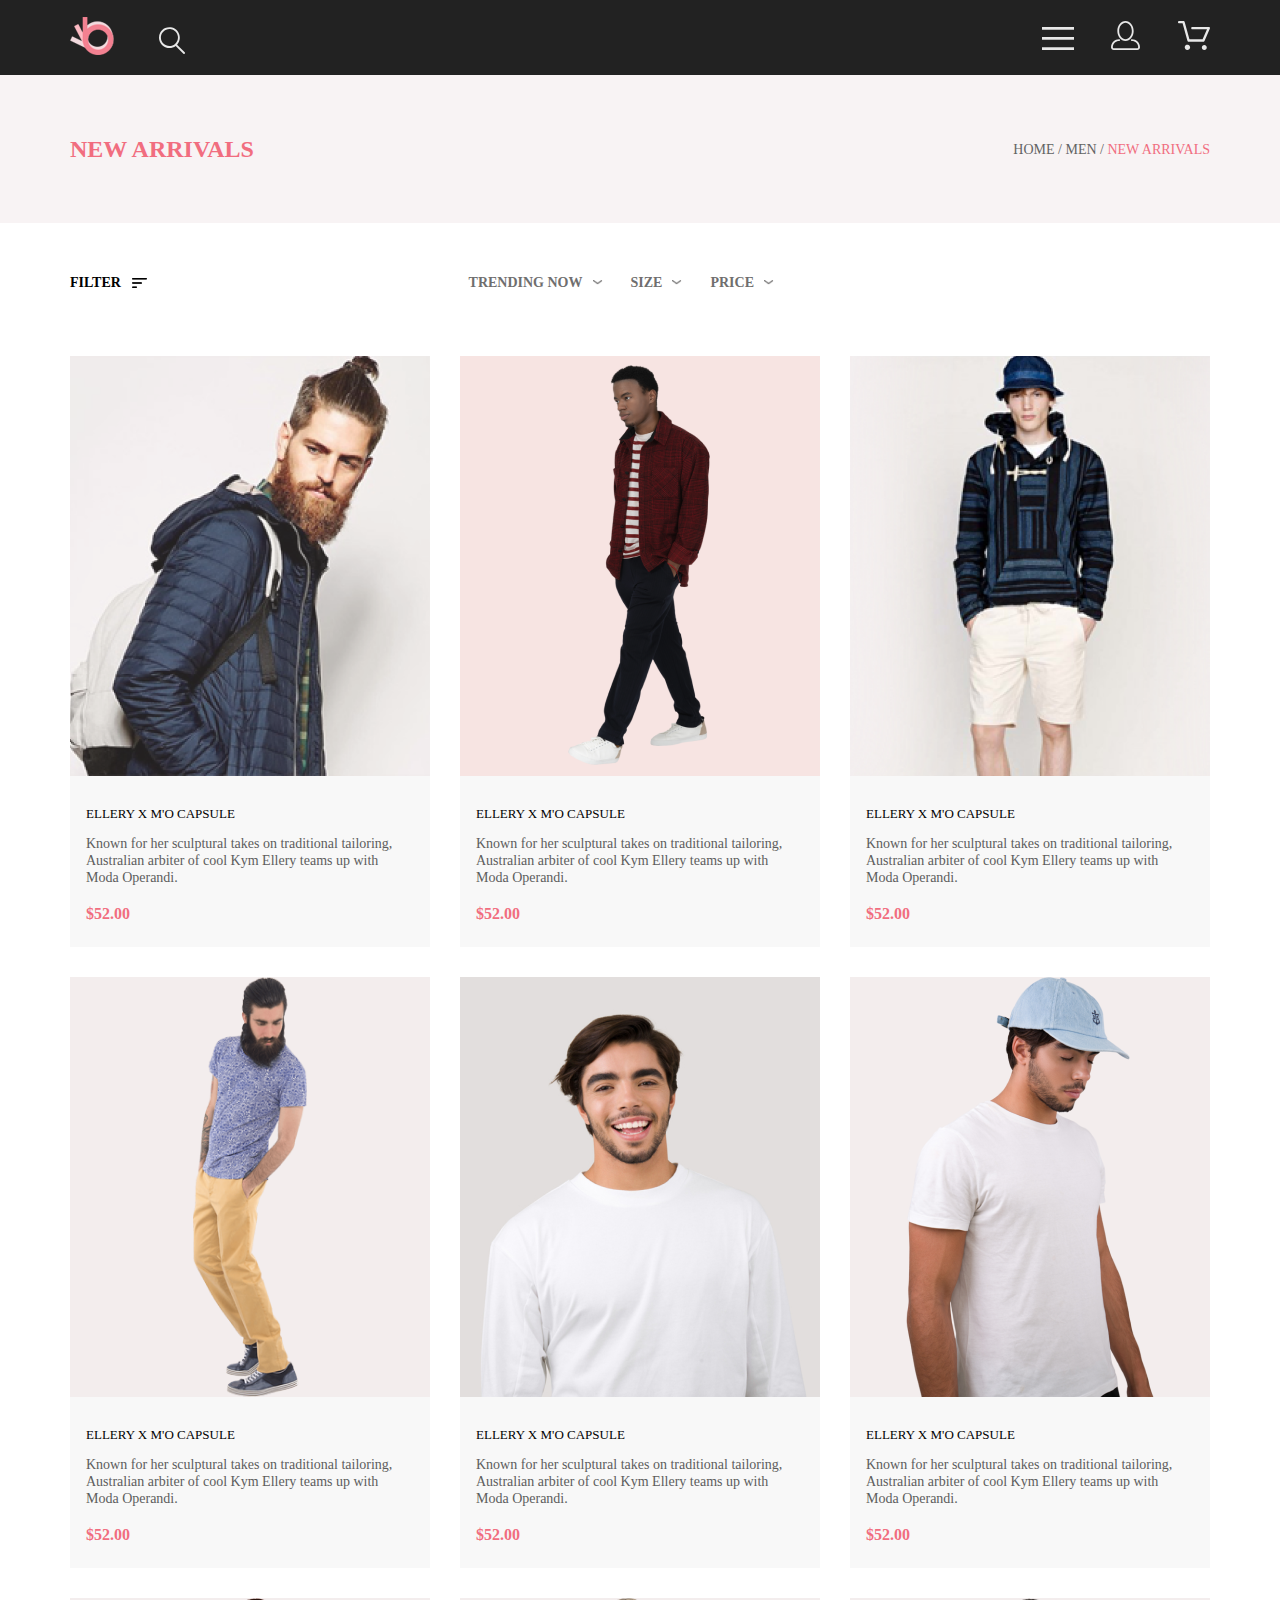
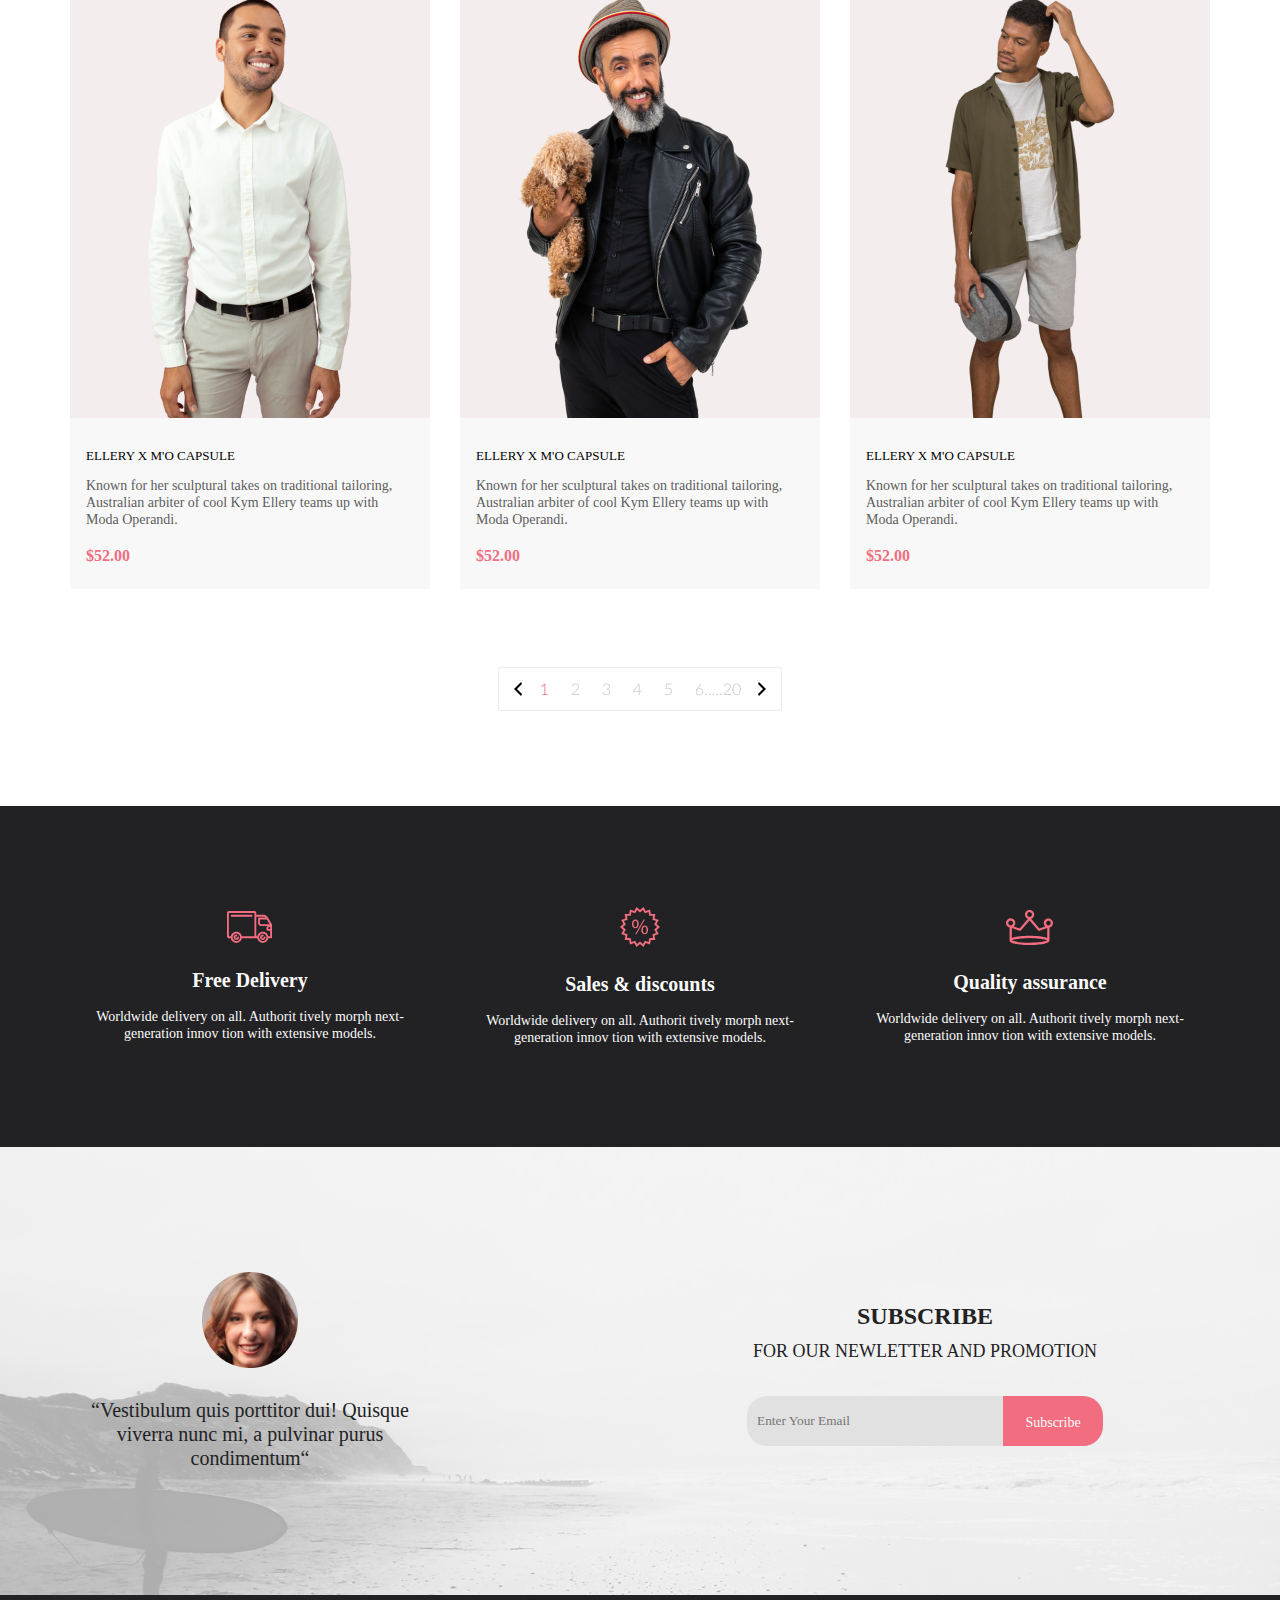
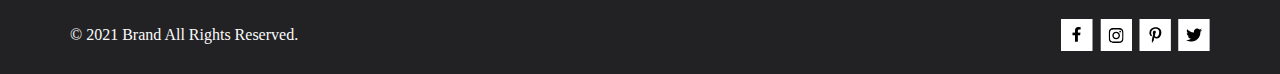
==== HW-2/catalog.html @ d3aab418 "lesson 2" ====
<!DOCTYPE html>
<html lang="en">
<head>
    <meta charset="UTF-8">
    <meta name="viewport" content="width=device-width, initial-scale=1.0">
    <title>Document</title>
    <link rel="stylesheet" href="style.css">
</head>
<body>
<div class="wrapper">
    <header class="header center">
        <div class="header__left">
            <a href="index.html"><img src="img/logo.svg" alt="logo"></a>
            <a href=""><img class="header__img_search" src="img/search.svg" alt=""></a>
        </div>
        <div class="header__right">
            <a href=""><img src="img/menu.svg" alt=""></a>
            <a href=""><img class="header__img_profile" src="img/profile.svg" alt=""></a>
            <a href=""><img src="img/cart.svg" alt=""></a>
        </div>
    </header>
    <section class="new__arrivals center">
        <h3 class="new__arrivals_heading catalog__heading">NEW ARRIVALS</h3>
        <div class="navigation">
            <a href="index.html" class="home">HOME / </a>
            <a href="#" class="catalog__men">MEN / </a>
            <a href="#" class="men-new__arrivals">NEW ARRIVALS</a>
        </div>
    </section>
    <section class="filter center">
        <div class="filter__heading">
            <h3 class="filter__text">FILTER</h3>
            <img class="filter__img" src="img/filter.png">
            <div class="filter__catalog__list">
            <details open>
                <summary >
                    <div class="filter__open">
                        <h3 class="filter__text filter__text_open">FILTER</h3>
                        <img class="filter__img" src="img/filter_open.png">
                    </div>
                    <div class="filter__heading__block">
                        <div class="pink__block"></div>
                        <h3  class="filter__selector__text">CATEGORY</h3>
                    </div>
                    <hr class="filter__hr">
                </summary>
                
                <ul class="filter__category">
                    <a href="#">
                        <li class="filter__selector__text filter__selector__text-mb">Accessories</li>
                    </a>    
                    <a href="#"> 
                        <li class="filter__selector__text filter__selector__text-mb">Bags</li>
                    </a>  
                    <a href="#">
                        <li class="filter__selector__text filter__selector__text-mb">Denim</li>
                    </a>
                    <a href="#">
                        <li class="filter__selector__text filter__selector__text-mb">Hoodlies & Sweatshirts</li>
                    </a>
                    <a href="#">
                        <li class="filter__selector__text filter__selector__text-mb">Jackets & Coats</li>
                    </a>
                    <a href="#">
                        <li class="filter__selector__text filter__selector__text-mb">Polos</li>
                    </a>
                    <a href="#">
                        <li class="filter__selector__text filter__selector__text-mb">Shirts</li>
                    </a>
                    <a href="#">
                        <li class="filter__selector__text filter__selector__text-mb">Shoes</li>
                    </a>
                    <a href="#">
                        <li class="filter__selector__text filter__selector__text-mb">Sweaters & Knits</li>
                    </a>
                    <a href="#">
                        <li class="filter__selector__text filter__selector__text-mb">T-Shirts</li>
                    </a>
                    <a href="#">
                        <li class="filter__selector__text filter__selector__text-mb">Tanks</li>
                    </a>    
                </ul>
            </details>
            <details>
                <summary>
                    <div class="filter__heading__block">
                        <div class="pink__block"></div>
                        <h3  class="filter__selector__text">BRAND</h3>
                    </div>
                    <hr class="filter__hr">
                </summary>
            </details>
            <details>
                <summary>
                    <div class="filter__heading__block">
                        <div class="pink__block"></div>
                        <h3  class="filter__selector__text">DESIGNER</h3>
                    </div>
                    <hr class="filter__hr"> 
                </summary>
            </details>

        </div>
        </div>
        
        <div class="filter__block">
            <details>
                <summary>
                    <div class="filter__selector">
                        <h3 class="filter__selector__text" >TRENDING NOW</h3>
                        <img class="filter__selector__img" src="img/down.png" alt="down arrow">
                    </div>
                </summary>
            </details>
            <details>
                <summary>
                    <div class="filter__selector">
                        <h3 class="filter__selector__text">SIZE</h3>
                        <img class="filter__selector__img" src="img/down.png" alt="down arrow">
                    </div>
                </summary>
                <ul class="size__list">
                    <li class="size__item">
                        
                            <input type="checkbox" class="filter__checkbox" id="checkbox-1">
                            <label for="checkbox-1" class="filter__selector__text">XS</label>
                        
                    </li>
                    <li class="size__item">
                        
                            <input type="checkbox" class="filter__checkbox" id="checkbox-2">
                            <label for="checkbox-2" class="filter__selector__text">S</label></li>
                        
                    </li>
                    <li class="size__item">
                        
                            <input type="checkbox" class="filter__checkbox" id="checkbox-3">
                            <label for="checkbox-3" class="filter__selector__text">M</label></li>
                        
                    </li>
                    <li class="size__item">
                        
                            <input type="checkbox" class="filter__checkbox" id="checkbox-4">
                            <label for="checkbox-4" class="filter__selector__text">L</label></li>
                        
                    </li>
                </ul>
            </details>
            <details>
                <summary>
                    <div class="filter__selector">
                        <h3 class="filter__selector__text">PRICE</h3>
                        <img class="filter__selector__img" src="img/down.png" alt="down arrow">
                    </div>
                </summary>
            </details>
        </div>
    </section>

    <section class="featured center">
            
    <div class="featured__catalog center">
        <div class="featured__item">
            <a href="#">
                <img class="featured__img" src="img/featured_img_1.png" alt="photo">
            </a>
            <a href="#" class="item__add">
                <img src="img/item_cart.svg" alt="cart"><p class="item__add_text"> Add to Cart</p>
            </a>
            <div class="featured__describe">
            <a class="featured__heading_mini" href="#">ELLERY X M'O CAPSULE</a>
            <p class="featured__text_mini">Known for her sculptural takes on traditional tailoring, Australian arbiter of cool Kym Ellery teams up with Moda Operandi.</p>
            <h4 class="featured__price">$52.00</h4>
            </div>
        </div>
        <div class="featured__item">
            <a href="#"><img class="featured__img" src="img/featured_men_2.png" alt="photo"></a>
            <a href="#" class="item__add">
                <img src="img/item_cart.svg" alt="cart"><p class="item__add_text"> Add to Cart</p>
            </a>
            <div class="featured__describe">
                <a class="featured__heading_mini" href="#">ELLERY X M'O CAPSULE</a>
                <p class="featured__text_mini">Known for her sculptural takes on traditional tailoring, Australian arbiter of cool Kym Ellery teams up with Moda Operandi.</p>
                <h4 class="featured__price">$52.00</h4>
                </div>
        </div>
        <div class="featured__item">
            <a href="#"><img class="featured__img" src="img/featured_img_3.png" alt="photo"></a>
            <a href="#" class="item__add">
                <img src="img/item_cart.svg" alt="cart"><p class="item__add_text"> Add to Cart</p>
            </a>
            <div class="featured__describe">
                <a class="featured__heading_mini" href="#">ELLERY X M'O CAPSULE</a>
                <p class="featured__text_mini">Known for her sculptural takes on traditional tailoring, Australian arbiter of cool Kym Ellery teams up with Moda Operandi.</p>
                <h4 class="featured__price">$52.00</h4>
                </div>
        </div>
        <div class="featured__item">
            <a href="#"><img class="featured__img" src="img/featured_img_4.png" alt="photo"></a>
            <a href="#" class="item__add">
                <img src="img/item_cart.svg" alt="cart"><p class="item__add_text"> Add to Cart</p>
            </a>
            <div class="featured__describe">
                <a class="featured__heading_mini" href="#">ELLERY X M'O CAPSULE</a>
                <p class="featured__text_mini">Known for her sculptural takes on traditional tailoring, Australian arbiter of cool Kym Ellery teams up with Moda Operandi.</p>
                <h4 class="featured__price">$52.00</h4>
                </div>
        </div>
        <div class="featured__item">
            <a href="#"><img class="featured__img" src="img/featured_men_5.png" alt="photo"></a>
            <a href="#" class="item__add">
                <img src="img/item_cart.svg" alt="cart"><p class="item__add_text"> Add to Cart</p>
            </a>
            <div class="featured__describe">
                <a class="featured__heading_mini" href="#">ELLERY X M'O CAPSULE</a>
                <p class="featured__text_mini">Known for her sculptural takes on traditional tailoring, Australian arbiter of cool Kym Ellery teams up with Moda Operandi.</p>
                <h4 class="featured__price">$52.00</h4>
                </div>
        </div>
        <div class="featured__item">
            <a href="#"><img class="featured__img" src="img/featured_men_6.png" alt="photo"></a>
            <a href="#" class="item__add">
                <img src="img/item_cart.svg" alt="cart"><p class="item__add_text"> Add to Cart</p>
            </a>
            <div class="featured__describe">
                <a class="featured__heading_mini" href="#">ELLERY X M'O CAPSULE</a>
                <p class="featured__text_mini">Known for her sculptural takes on traditional tailoring, Australian arbiter of cool Kym Ellery teams up with Moda Operandi.</p>
                <h4 class="featured__price">$52.00</h4>
                </div>
        </div>
        <div class="featured__item">
            <a href="#"><img class="featured__img" src="img/featured_men_7.png" alt="photo"></a>
            <a href="#" class="item__add">
                <img src="img/item_cart.svg" alt="cart"><p class="item__add_text"> Add to Cart</p>
            </a>
            <div class="featured__describe">
                <a class="featured__heading_mini" href="#">ELLERY X M'O CAPSULE</a>
                <p class="featured__text_mini">Known for her sculptural takes on traditional tailoring, Australian arbiter of cool Kym Ellery teams up with Moda Operandi.</p>
                <h4 class="featured__price">$52.00</h4>
                </div>
        </div>
        <div class="featured__item">
            <a href="#"><img class="featured__img" src="img/featured_men_8.png" alt="photo"></a>
            <a href="#" class="item__add">
                <img src="img/item_cart.svg" alt="cart"><p class="item__add_text"> Add to Cart</p>
            </a>
            <div class="featured__describe">
                <a class="featured__heading_mini" href="#">ELLERY X M'O CAPSULE</a>
                <p class="featured__text_mini">Known for her sculptural takes on traditional tailoring, Australian arbiter of cool Kym Ellery teams up with Moda Operandi.</p>
                <h4 class="featured__price">$52.00</h4>
                </div>
        </div>
        <div class="featured__item">
            <a href="#"><img class="featured__img" src="img/featured_men_9.png" alt="photo"></a>
            <a href="#" class="item__add">
                <img src="img/item_cart.svg" alt="cart"><p class="item__add_text"> Add to Cart</p>
            </a>
            <div class="featured__describe">
                <a class="featured__heading_mini" href="#">ELLERY X M'O CAPSULE</a>
                <p class="featured__text_mini">Known for her sculptural takes on traditional tailoring, Australian arbiter of cool Kym Ellery teams up with Moda Operandi.</p>
                <h4 class="featured__price">$52.00</h4>
                </div>
        </div>
        
    </div>
    
    <div class="pagination"></div>
    </section>


<footer>
    <div class="footer__top center">
        <div class="delivery">
            <img src="img/delivery_img.svg" alt="delivery">
            <h5 class="footer__top_heading">Free Delivery</h5>
            <p class="footer__top_text">Worldwide delivery on all. Authorit tively morph next-generation innov tion with extensive models.</p>
        </div>
        <div class="discount">
            <img src="img/discount_img.svg" alt="discount">
            <h5 class="footer__top_heading">Sales & discounts</h5>
            <p class="footer__top_text">Worldwide delivery on all. Authorit tively morph next-generation innov tion with extensive models.</p>
        </div>
        <div class="assurance">
            <img src="img/assurance_img.svg" alt="assurance">
            <h5 class="footer__top_heading">Quality assurance</h5>
            <p class="footer__top_text">Worldwide delivery on all. Authorit tively morph next-generation innov tion with extensive models.</p>
        </div>
    </div>
    <div class="subscribe center">
        <div class="subscribe__photo">

            <div class="subcribe__photo_block">
                <img src="img/photo.png" alt="photo">
            <p class="subcsribe__phrase">“Vestibulum quis porttitor dui! Quisque viverra nunc mi, a pulvinar purus condimentum“</p>
            </div>
            
        </div>
        <div class="subscribe__form">
            <h3 class="subcribe__heading" >SUBSCRIBE</h3>
            <p class="subscribe__text" >FOR OUR NEWLETTER AND PROMOTION</p>
            <form class="subscribe__submit" action="#">
                
                <input class="input__email" type="email" placeholder="Enter Your Email" required pattern="\S+@[a-z]+.[a-z]+">
                <button class="subscribe__button footer__top_text" type="submit">Subscribe</button>
            </form>
            
        </div>
    </div>
    <div class="footer__bottom center">
        <div class="footer__bottom_left">
            <p class="footer__bottom_text">© 2021  Brand  All Rights Reserved.</p>
        </div>
        
        <div class="footer__bottom_right">
            
                <a class="facebook" href="#">
                   <div class="icon facebook__img"></div>
                </a>
                <a class="instagram" href="#">
                    <div class="icon instagram__img"></div>
                </a>
                <a class="pinterest" href="#">
                    <div class="icon pinterest__img"></div>
                </a>
                <a class="twitter" href="#">
                    <div class="icon twitter__img"></div>
                </a>
        </div>
            
    </div>
</footer>

</div>

</body>
</html>
---- HW-2/style.css ----
* {
    margin: 0;
    padding: 0;
    box-sizing: border-box;
}

a {
    text-decoration: none;
}

* {
    font-family: Lato;
}
.wrapper {
    min-height: 100vh;
    display: flex;
    flex-direction: column;
}

.center {
    padding-left: calc(50% - 570px);
    padding-right: calc(50% - 570px);
}

.header {
    background-color: #222;
    height: 75px;
    display: flex;
    justify-content: space-between;
    align-items: center;
}

.header__img_search {
    padding-left: 40px;
}
.header__img_profile {
    padding-left: 33px;
    padding-right: 33px;
}

.promo {
    display: flex;
    background: rgba(113, 103, 105, 0.08);
    
    
}

.promo__left {
    width: 50%;
   padding-left: calc(50% - 800px);
}

.promo__photo {
    width: 100%;
    height: 100%;
}

.promo__right {
    background-color: #F1E4E6;
    width: 50%;
    padding-right: calc(50% - 800px);
    display: flex;
}
.promo__content {
    align-self: center;
    padding-left: 92px;
}
.promo__heading {
    font-weight: 900;
    font-size: 48px;
    line-height: 58px;
    color: #222222;
}
.promo__text {
    font-weight: 700;
    font-size: 32px;
    line-height: 38px;
    color: #222222;
}

.catalog {
    display: flex;
    justify-content: space-between;
    padding-top: 64px;

}
.catalog__item:not(:last-child) {
    margin-right: 30px;
}
.catalog__img {
    width: 100%;
   
}

.catalog__item {
    position: relative;
}
.catalog__item_big {
    margin-top: 30px;
    position: relative;
    margin-bottom: 97px;
}
.catalog__big_img {
    width: 100%;
}

.catalog__content {
    position: absolute;
    width: 100%;
    height: 100%;
    top: 0;
    left: 0;
    display: flex;
    flex-direction: column;
    justify-content: center;
    align-items: center;
}

.catalog__text {
    font-weight: 400;
    font-size: 16px;
    line-height: 19px;
    text-align: center;
    color: #FFFFFF;
}

.catalog__heading {
    font-weight: 700;
    font-size: 24px;
    line-height: 28px;
    text-align: center;
    color: #F16D7F;
}

details > summary {
    list-style: none;
}
details summary::-webkit-details-marker {
    display: none
}

.filter {
    padding-top: 51px;
    padding-bottom: 65px;
    display: flex;
    justify-content: space-between;
    padding-right: calc(50% - 162px);
}
.filter__heading {
    display: flex;
    align-items: center;
    position: relative;
}
.filter__heading:hover .filter__catalog__list {
    display: flex;
    flex-direction: column;
}

.filter__text {
    font-weight: 600;
    font-size: 14px;
    line-height: 17px;
    color: #000000;
    margin-right: 11px;
}

.filter__text_open {
    color: #EF5B70;
}
.filter__img {
    width: 15px;
    height: 10px;
}
.filter__catalog__list {
    display: none;
    width: 360px;
    height: 531px;
    position: absolute;
    top: 0;
    left: 0;
    z-index: 10000;
    background: #FFFFFF;
    box-shadow: 6px 4px 35px rgba(0, 0, 0, 0.21);
    padding: 16px;

}
.filter__open {
    display: flex;
    align-items: center;
    margin-bottom: 16px;
}
.filter__heading__block {
    display: flex;
    align-items: center;
}
.pink__block {
    width: 5px;
    height: 37px;
    background-color: #EF5B70;
    margin-right: 10px;
}
.filter__hr {
    border: 1px solid #EBEBEB;
    margin-bottom: 19px;
}
.filter__category {
    list-style-type: none;
    margin-top: 5px;
    padding-left: 12px;
}

.filter__block {
    display: flex;
    align-self: center;
}

.filter__selector {
    display: flex;
    align-items: center;
}
.filter__selector__text {
    margin-right: 10px;
    font-size: 14px;
    line-height: 17px;
    color: #6F6E6E;
}

.filter__selector__text-mb {
    margin-bottom: 11px;
}

.filter__selector__img {
    width: 10px;
    height: 5px;
    margin-right: 28px;
    position: relative;
}
.size__list {
    width: 79px;
    height: 103px;
    background: #FFFFFF;
    box-shadow: 6px 4px 35px rgba(0, 0, 0, 0.21);
    padding: 10px;
    position: absolute;
    z-index: 1000;
}



.size__item {
    list-style-type: none;
    
}

.filter__checkbox {
    position: absolute;
    z-index: -1;
    opacity: 0;

}
.filter__checkbox + label {
    position: relative;
    padding: 0 0 0 22px;
}

.filter__checkbox + label:before {
	content: '';
	position: absolute;
	top: 0;
	left: 0;
	width: 12px;
    height: 12px;
    border: 1px solid #EBEBEB;
	background-color: #FFFFFF;
}

.filter__checkbox:checked + label:before {
	background-color:  #F16D7F;
}





.new__arrivals {
    background-color: #F8F3F4;
    height: 148px;
    display: flex;
    justify-content: space-between;
    align-items: center;
}

.home, .catalog__men {
    font-size: 14px;
    line-height: 17px;
    color: #636363;
}

.men-new__arrivals {
    font-size: 14px;
    line-height: 17px;
    color: #F16D7F;
}


.featured {
    margin-bottom: 95px;
    display: flex;
    flex-direction: column;
}
.featured__heading {
    font-size: 30px;
    line-height: 36px;
    color: #222222;
    align-self: center;
}
.featured__heading_mini {
    font-size: 13px;
    line-height: 16px;
    color: #000000;
}

.featured__text_mini {
    font-weight: 300;
    font-size: 14px;
    line-height: 17px;
    color: #5D5D5D;
    margin-top: 13px;
    margin-bottom: 18px;
}
.featured__price {
    font-size: 16px;
    line-height: 19px;
    color: #F16D7F;
      
}

.featured__text {
    font-size: 14px;
    line-height: 17px;
    color: #9F9F9F;
    align-self: center;
    margin-bottom: 48px;
}
.featured__catalog {
    display: flex;
    justify-content: space-between;
    flex-wrap: wrap;
    margin-bottom: 48px;
}

.featured__item {
    background: #F8F8F8;
    width: 360px;
    margin-bottom: 30px;
    position: relative;
}
.featured__item:hover .featured__img {
    filter: brightness(50%);
}
.featured__item:hover .item__add {
    display: flex;
}
.item__add {
    position: absolute;
    top: 188px;
    left: 111px;
    width: 138px;
    height: 43px;
    border: 1px solid white;
    justify-content: center;
    align-items: center;
    display: none;
}
.item__add_text {
    font-size: 14px;
    line-height: 17px;
    color: #FFFFFF;
    margin-left: 11px;

}
.featured__img {
    width: 100%;
}
.featured__describe {
    padding: 24px 16px;
}

.all__product {
    border: 1px solid #FF6A6A;
    background-color: #FFFFFF;
    padding: 14px 38px;
    align-self: center;
    font-size: 16px;
    line-height: 19px;
    color: #F26376;
}
.all__product:hover {
    background-color: #F16D7F;
    color: #FFFFFF;
}

.pagination {
    width: 284px;
    height: 44px;
    background-image: url(img/pagination.png);
    align-self: center;
}

.footer__top {
    background-color: #222224;
    height: 341px;
    display: flex;
    justify-content: space-between;
    align-items: center;
}
.footer__top_heading {
    font-size: 19.96px;
    line-height: 24px;
    color: #FBFBFB;
    margin-top: 25px;
    margin-bottom: 16px;
}
.footer__top_text {
    font-weight: 300;
    font-size: 14px;
    line-height: 17px;
    text-align: center;
    color: #FBFBFB;
}
.delivery, .discount, .assurance {
    display: flex;
    flex-direction: column;
    align-items: center;
    margin-top: 104px;
    margin-bottom: 104px;
}
.discount {
    margin-left: 30px;
    margin-right: 30px;
}

.subscribe {
    background-image: url(img/subscribe_background.png);
    background-repeat: no-repeat;
    background-size: cover;
    background-position: center;
    height: 448px;
    display: flex;
    justify-content: space-between;
    align-items: center;
}
.subscribe__photo, .subscribe__form {
    width: 50%;
    display: flex;
    flex-direction: column;
    align-items: center;
}
.subscribe__photo {
    align-items: flex-start;
}
.subcribe__photo_block {
    display: flex;
    flex-direction: column;
    align-items: center;
    max-width: 360px;
}
.subcsribe__phrase {
    text-align: center;
    margin-top: 30px;
    font-size: 20px;
    line-height: 24px;
    color: #222224;
}
.subcribe__heading {
    font-weight: bold;
    font-size: 24px;
    line-height: 167.2%;
    color: #222224;
  
}
.subscribe__text {
    font-weight: 400;
    font-size: 18px;
    line-height: 30px;
    color: #222224;
}
.input__email {
    background: #E1E1E1;
    border-radius: 20px 0px 0px 20px;
    border: #E1E1E1;
    margin-top: 30px;
    height: 50px;
    width: 256px;
    padding-left: 10px;
}
.subscribe__submit {
    display: flex;
    justify-content: flex-start;
    align-items: end;
}
.subscribe__button {
    background-color: #F16D7F;
    border-radius: 0px 20px 20px 0px;
    border: #F16D7F;
    padding: 18px;
    width: 100px;
    height: 50px;
    align-self: flex-end;
}
.subscribe__button:hover {
    background-color: #E05C6E;
    border-color: #E05C6E;
}
.footer__bottom {
    background-color: #222224;
    height: 79px;
    display: flex;
    justify-content: space-between;
    align-items: center;
}
.footer__bottom_text {
    font-size: 16px;
    line-height: 19px;
    color: #FBFBFB;
}

.footer__bottom_right {
    display: flex;

}
.icon {
    width: 32px;
    height: 32px;
}

.facebook__img {
    background-image: url(img/facebook_img.png);
    margin-right: 7px;
}
.facebook:hover .facebook__img {
    background-image: url(img/facebook_hover.svg);
    
}

.instagram__img {
    background-image: url(img/instagram_img.svg);
    margin-right: 7px;
}
.instagram:hover .instagram__img {
    background-image: url(img/instagram_hover.png);
}

.pinterest__img {
    background-image: url(img/pinterest_img.png);
    margin-right: 7px;
}
.pinterest:hover .pinterest__img {
    background-image: url(img/pinterest_hover.svg);
}
.twitter__img {
    background-image: url(img/twitter_img.png);
}
.twitter:hover .twitter__img {
    background-image: url(img/twitter_hover.svg);
}
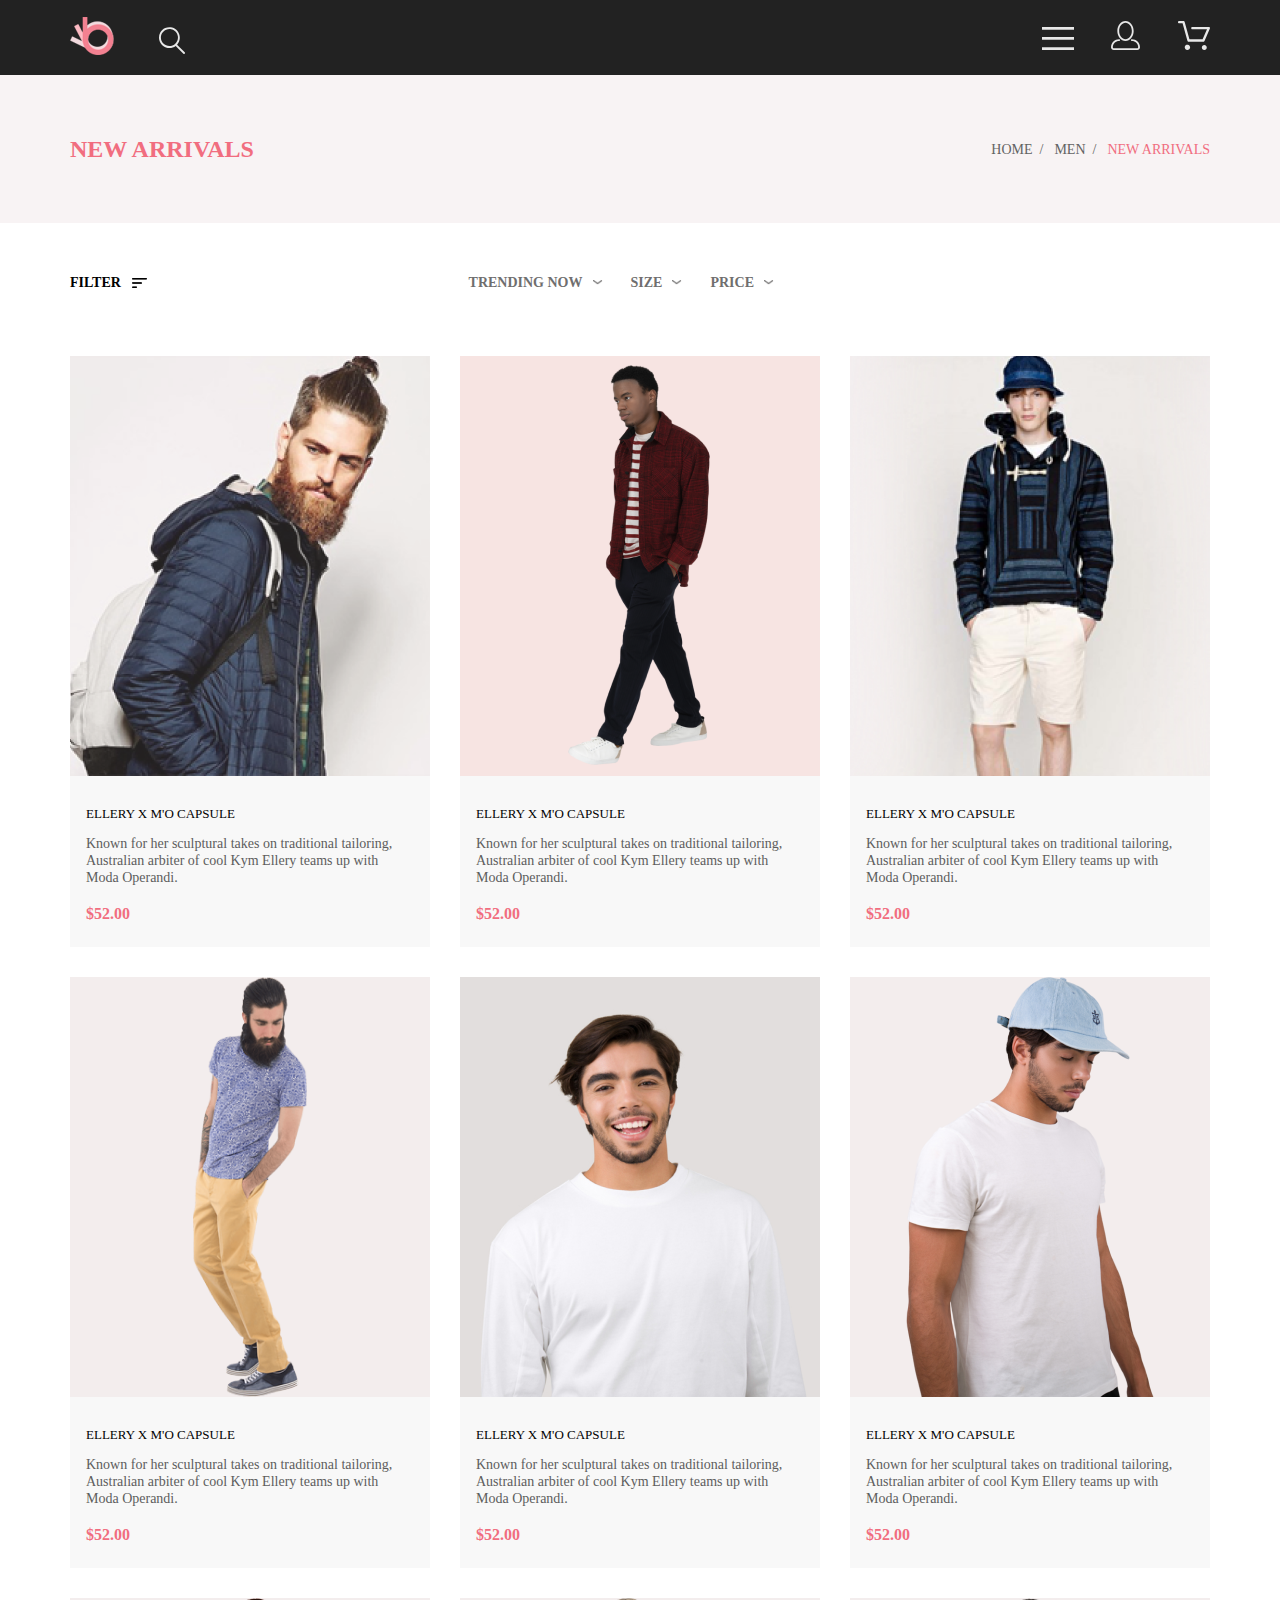
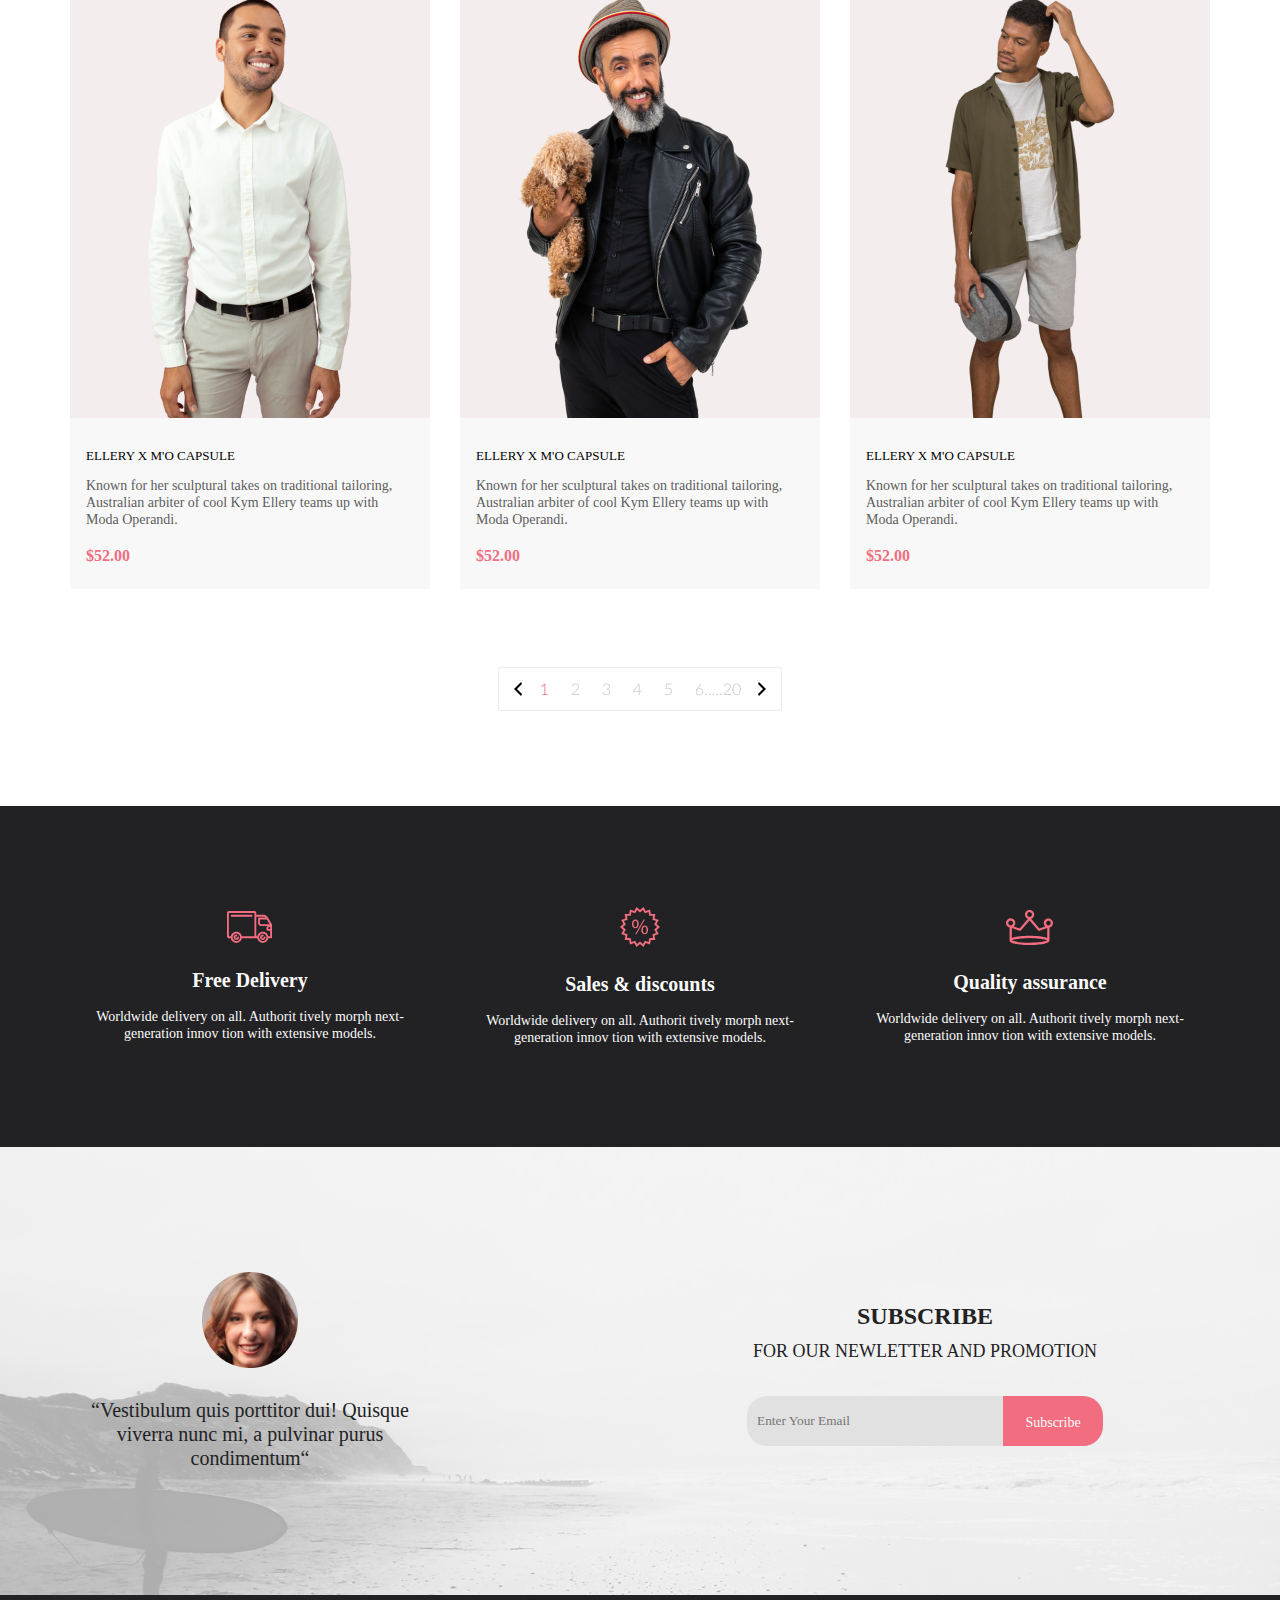
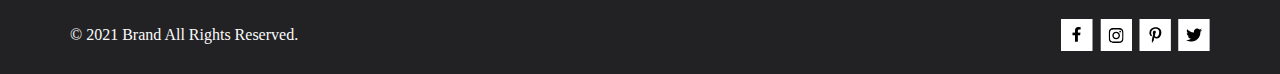
==== commit 16659dd3: "update catalog.html" ====
--- a/HW-2/catalog.html
+++ b/HW-2/catalog.html
@@ -22,9 +22,9 @@
     <section class="new__arrivals center">
         <h3 class="new__arrivals_heading catalog__heading">NEW ARRIVALS</h3>
         <div class="navigation">
-            <a href="index.html" class="home">HOME / </a>
-            <a href="#" class="catalog__men">MEN / </a>
-            <a href="#" class="men-new__arrivals">NEW ARRIVALS</a>
+            <a href="index.html" class="info__link">HOME</a>
+            <a href="#" class="info__link">MEN</a>
+            <a href="#" class="info__link">NEW ARRIVALS</a>
         </div>
     </section>
     <section class="filter center">
--- a/HW-2/style.css
+++ b/HW-2/style.css
@@ -290,17 +290,24 @@
     align-items: center;
 }
 
-.home, .catalog__men {
+.info__link {
     font-size: 14px;
     line-height: 17px;
     color: #636363;
 }
-
-.men-new__arrivals {
-    font-size: 14px;
-    line-height: 17px;
+.info__link:hover {
     color: #F16D7F;
 }
+
+.info__link:not(:last-child)::after {
+    content: "/";
+    padding-left: 7px;
+    padding-right: 7px;
+}
+.info__link:last-child {
+    color: #F16D7F;
+}
+
 
 
 .featured {
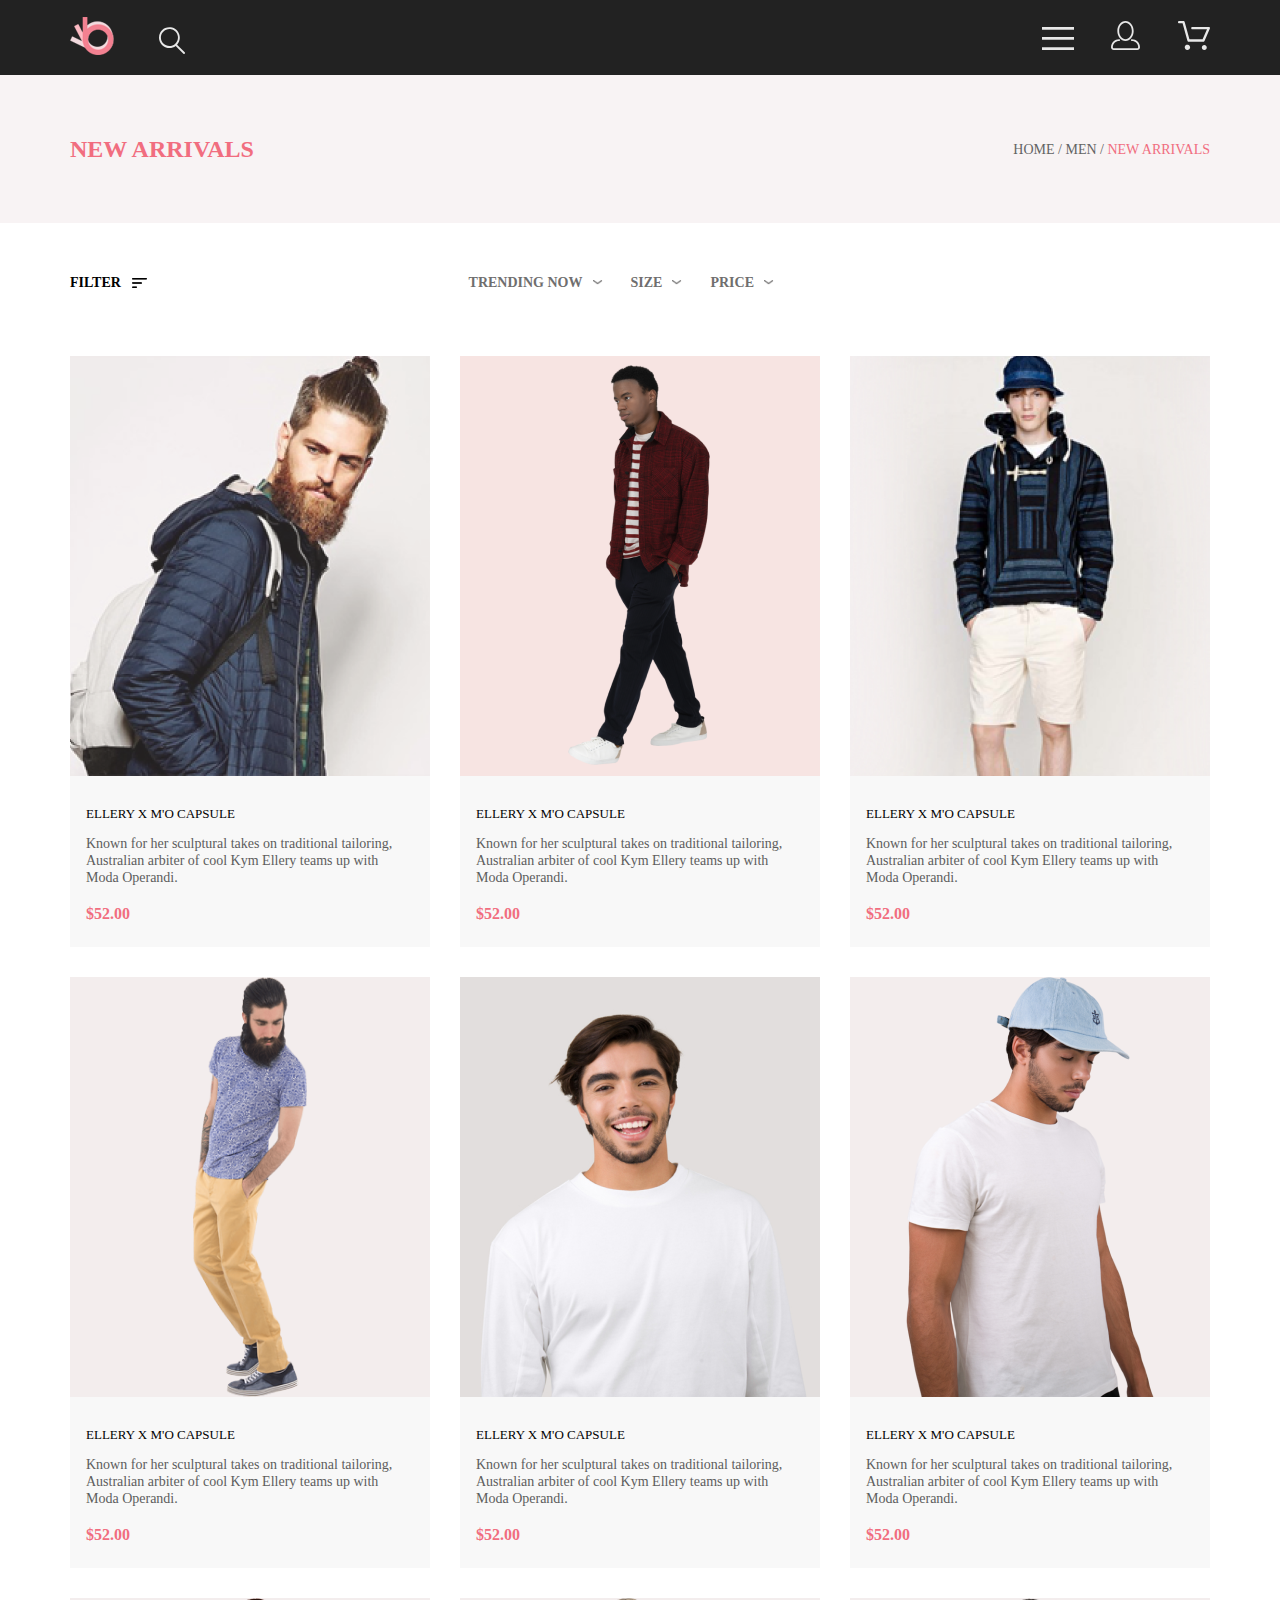
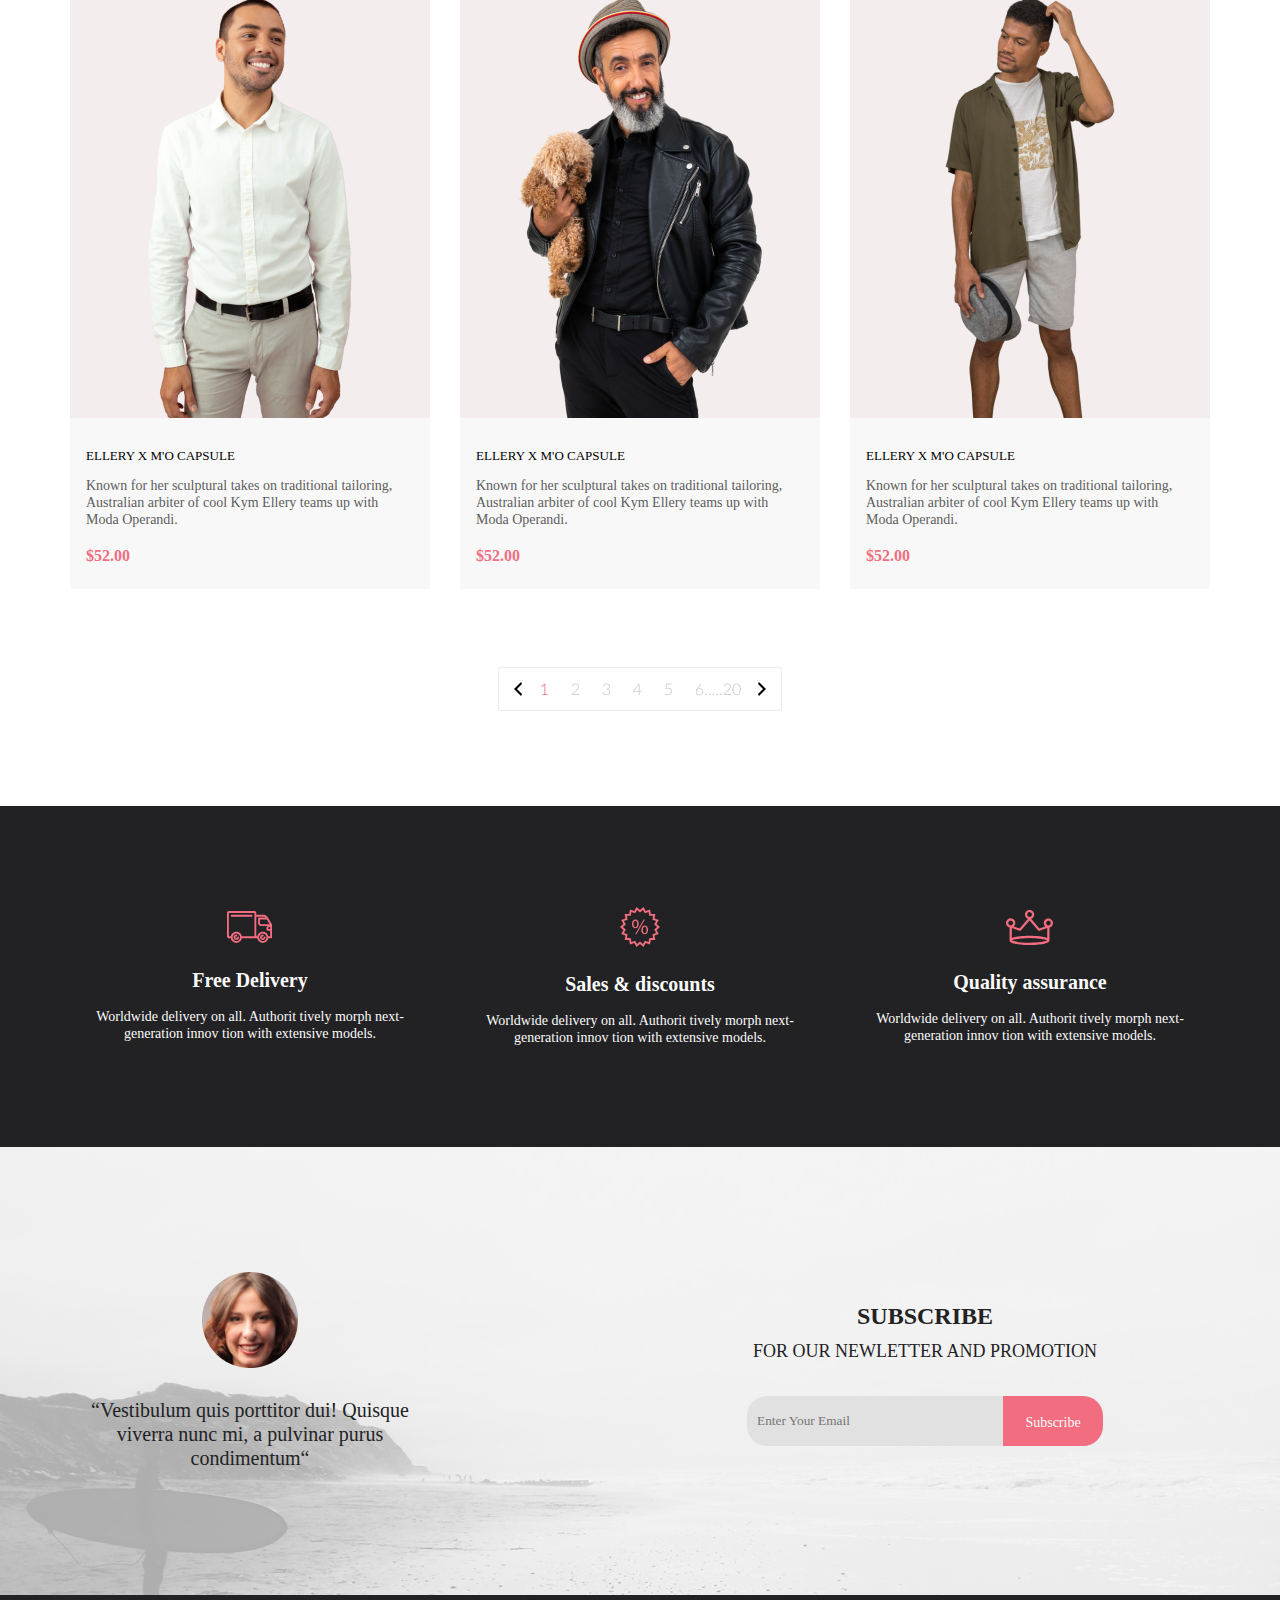
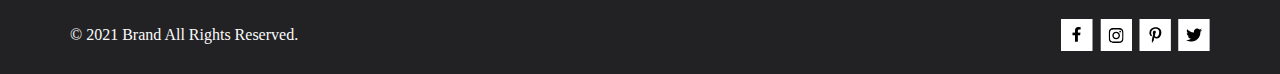
==== commit e0bb8624: "started home work 3" ====
--- a/HW-2/catalog.html
+++ b/HW-2/catalog.html
@@ -22,9 +22,9 @@
     <section class="new__arrivals center">
         <h3 class="new__arrivals_heading catalog__heading">NEW ARRIVALS</h3>
         <div class="navigation">
-            <a href="index.html" class="info__link">HOME</a>
-            <a href="#" class="info__link">MEN</a>
-            <a href="#" class="info__link">NEW ARRIVALS</a>
+            <a href="index.html" class="home">HOME / </a>
+            <a href="#" class="catalog__men">MEN / </a>
+            <a href="#" class="men-new__arrivals">NEW ARRIVALS</a>
         </div>
     </section>
     <section class="filter center">
--- a/HW-2/style.css
+++ b/HW-2/style.css
@@ -290,24 +290,17 @@
     align-items: center;
 }
 
-.info__link {
+.home, .catalog__men {
     font-size: 14px;
     line-height: 17px;
     color: #636363;
 }
-.info__link:hover {
+
+.men-new__arrivals {
+    font-size: 14px;
+    line-height: 17px;
     color: #F16D7F;
 }
-
-.info__link:not(:last-child)::after {
-    content: "/";
-    padding-left: 7px;
-    padding-right: 7px;
-}
-.info__link:last-child {
-    color: #F16D7F;
-}
-
 
 
 .featured {
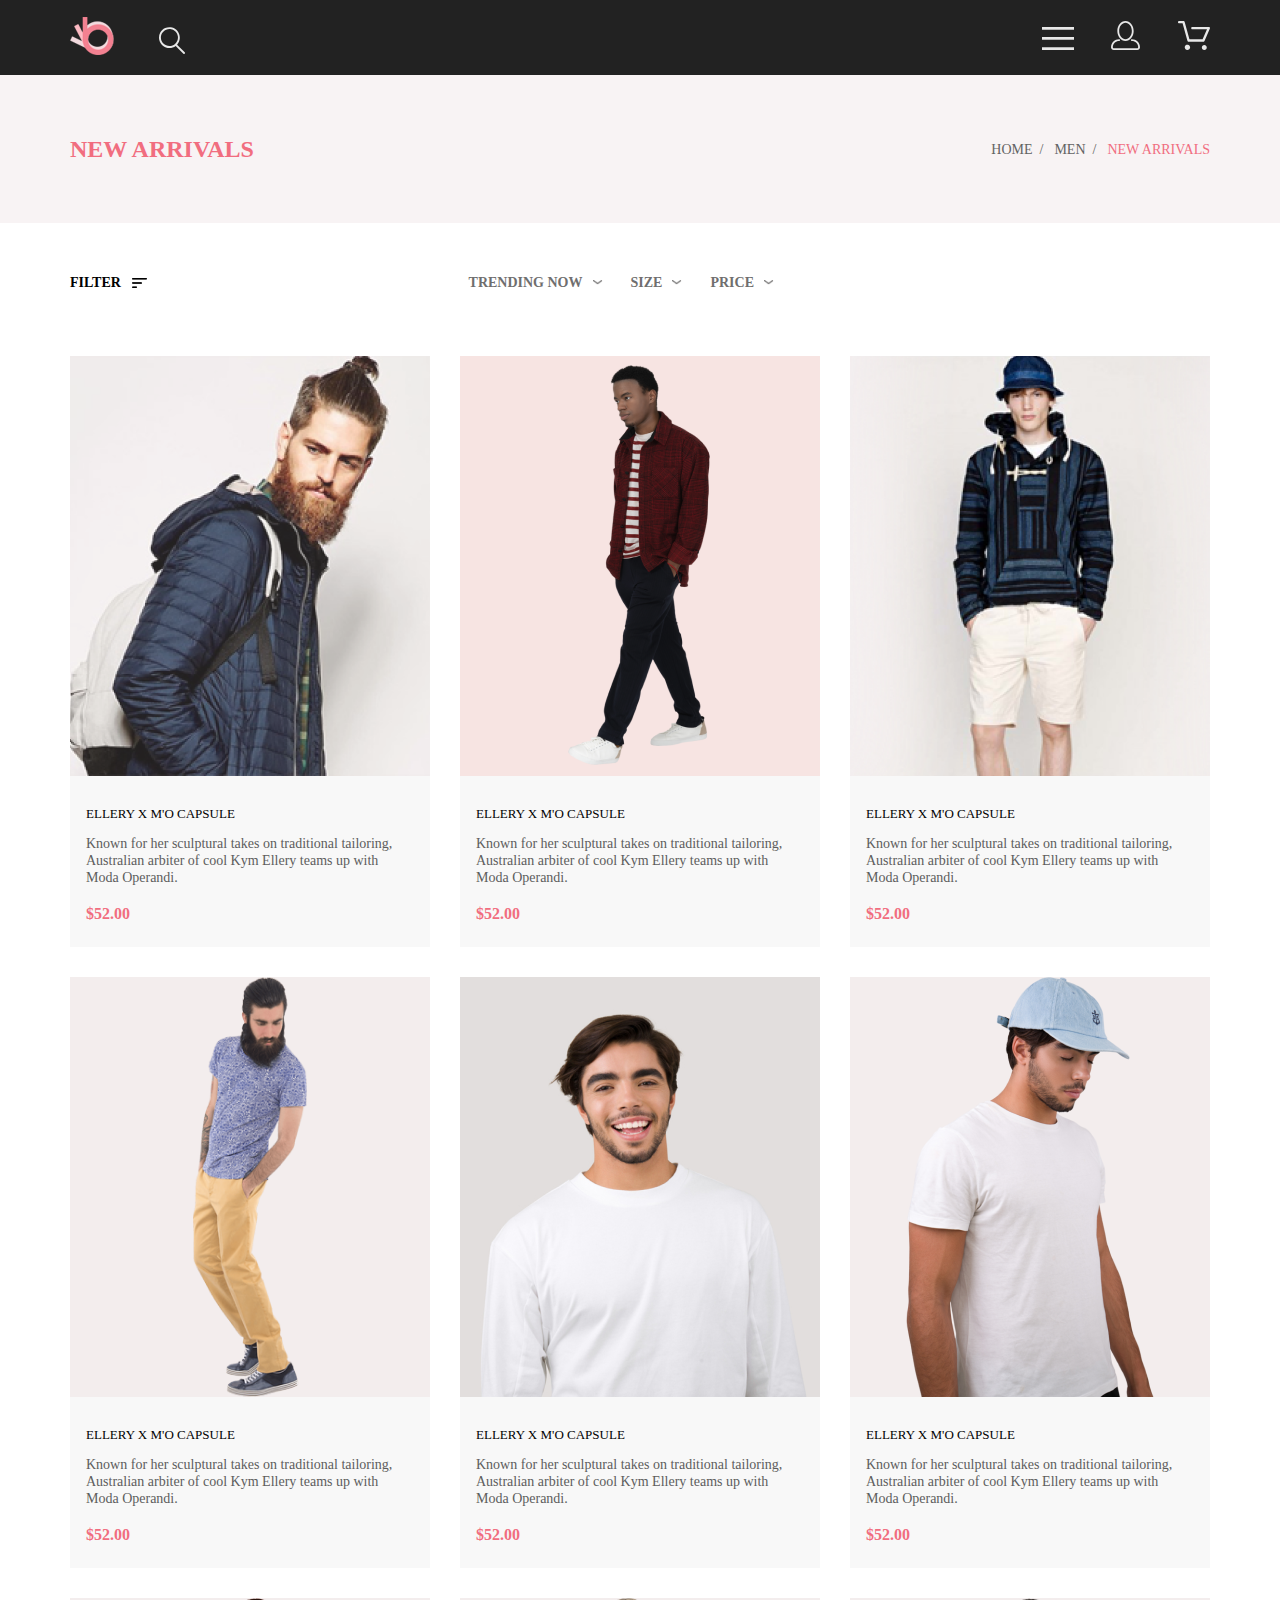
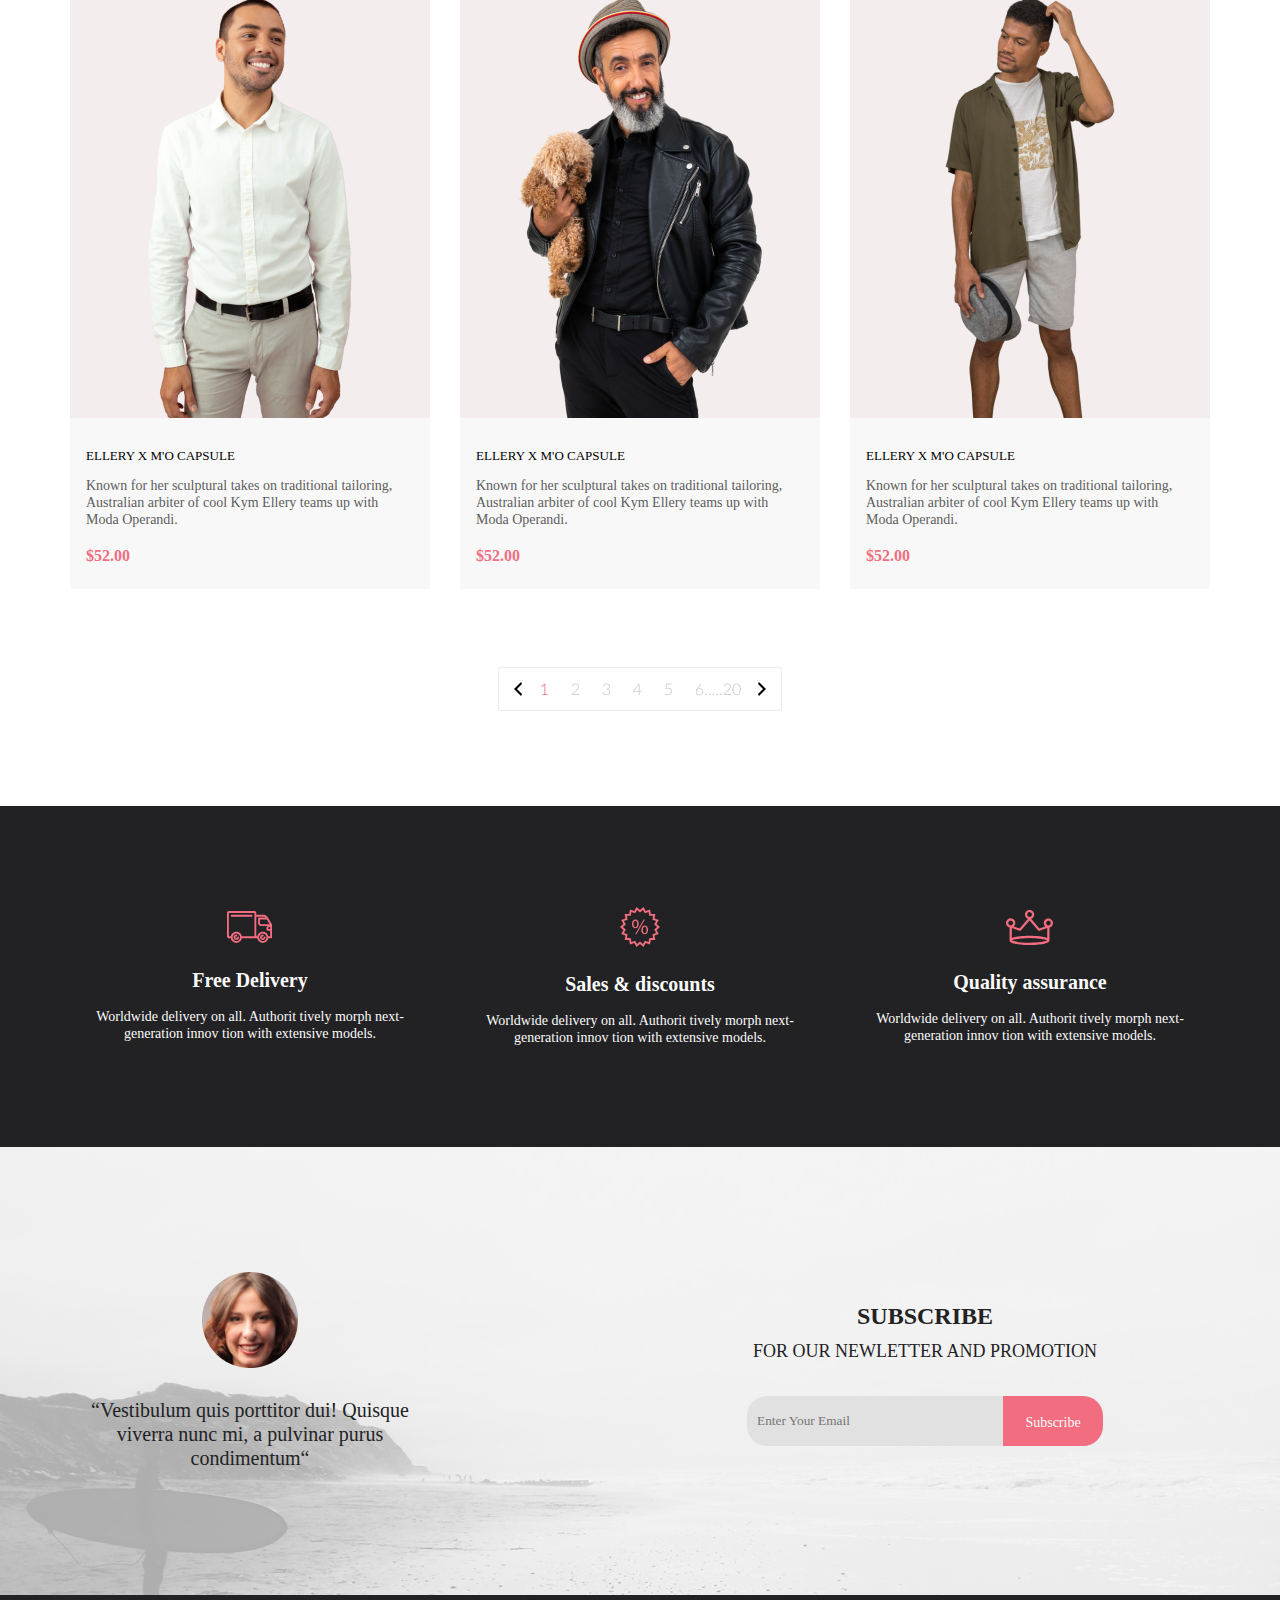
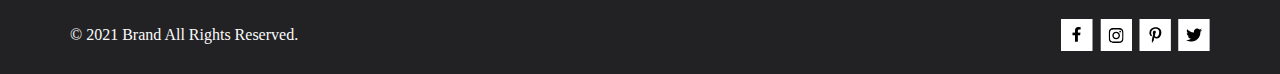
==== commit 2feb0329: "Merge pull request #3 from PankratovaE/lesson-2" ====
--- a/HW-2/catalog.html
+++ b/HW-2/catalog.html
@@ -22,9 +22,9 @@
     <section class="new__arrivals center">
         <h3 class="new__arrivals_heading catalog__heading">NEW ARRIVALS</h3>
         <div class="navigation">
-            <a href="index.html" class="home">HOME / </a>
-            <a href="#" class="catalog__men">MEN / </a>
-            <a href="#" class="men-new__arrivals">NEW ARRIVALS</a>
+            <a href="index.html" class="info__link">HOME</a>
+            <a href="#" class="info__link">MEN</a>
+            <a href="#" class="info__link">NEW ARRIVALS</a>
         </div>
     </section>
     <section class="filter center">
--- a/HW-2/style.css
+++ b/HW-2/style.css
@@ -290,17 +290,24 @@
     align-items: center;
 }
 
-.home, .catalog__men {
+.info__link {
     font-size: 14px;
     line-height: 17px;
     color: #636363;
 }
-
-.men-new__arrivals {
-    font-size: 14px;
-    line-height: 17px;
+.info__link:hover {
     color: #F16D7F;
 }
+
+.info__link:not(:last-child)::after {
+    content: "/";
+    padding-left: 7px;
+    padding-right: 7px;
+}
+.info__link:last-child {
+    color: #F16D7F;
+}
+
 
 
 .featured {
